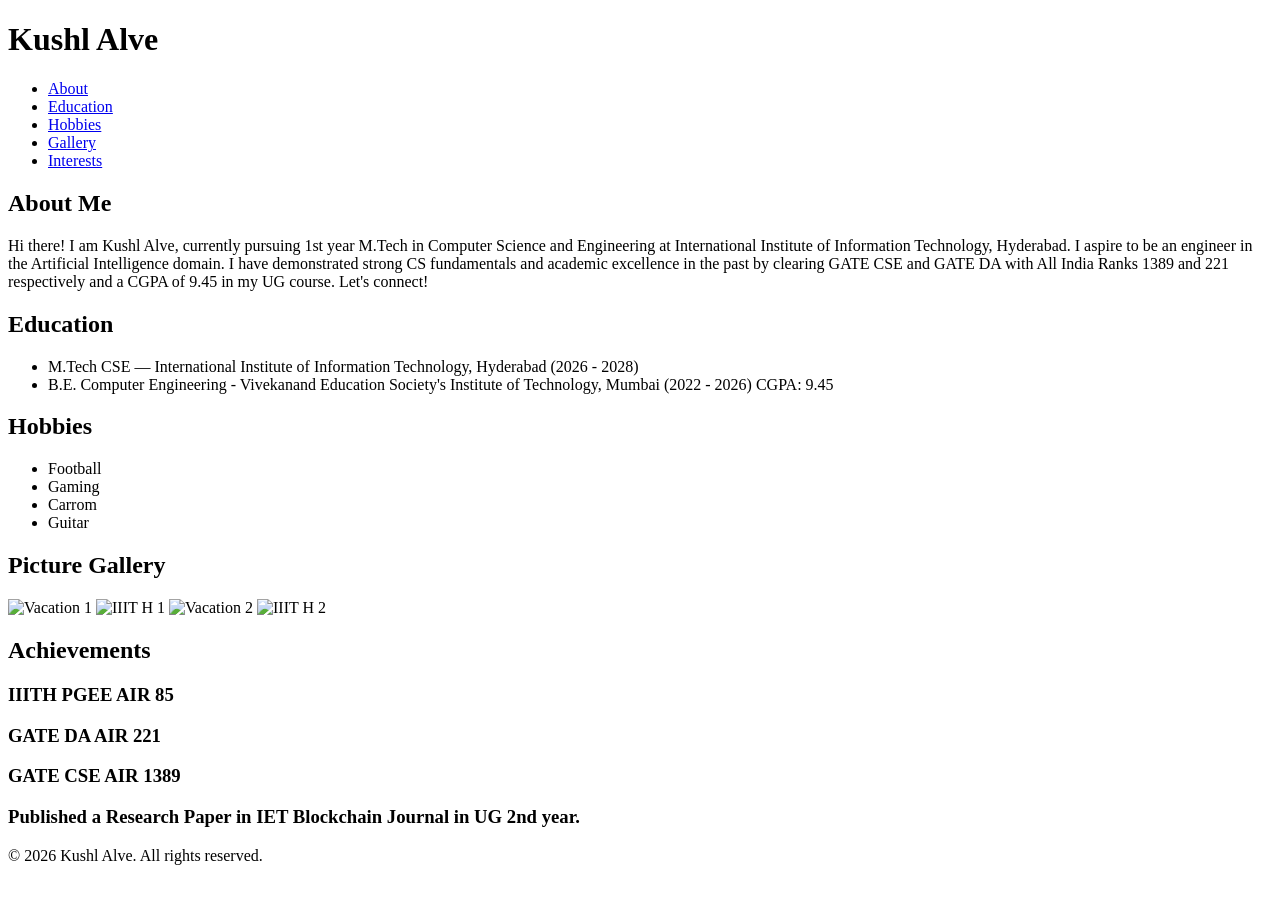
==== index.html @ 01afb917 "Add index.html with basic personal and professional details" ====
<!DOCTYPE html>
<html lang="en">
<head>
    <meta charset="UTF-8">
    <meta name="viewport" content="width=device-width, initial-scale=1.0">
    <title>Kushl Alve - personal page</title>
</head>
<body>
  <!-- Header / Navigation -->
  <header>
    <h1>Kushl Alve</h1>
    <nav>
      <ul>
        <li><a href="#about">About</a></li>
        <li><a href="#education">Education</a></li>
        <li><a href="#hobbies">Hobbies</a></li>
        <li><a href="#gallery">Gallery</a></li>
        <li><a href="#interests">Interests</a></li>
      </ul>
    </nav>
  </header>
 
  <!-- About Section -->
  <section id="about">
    <h2>About Me</h2>
    <p>
      Hi there! I am Kushl Alve, currently pursuing 1st year M.Tech in Computer Science and Engineering at
      International Institute of Information Technology, Hyderabad. I aspire to be an engineer in 
      the Artificial Intelligence domain. I have demonstrated strong CS fundamentals and academic excellence
      in the past by clearing GATE CSE and GATE DA with All India Ranks 1389 and 221 respectively and a CGPA of 9.45 in my UG course. 
      Let's connect!
    </p>
  </section>
 
  <!-- Education Section -->
  <section id="education">
    <h2>Education</h2>
    <ul>
      <li>M.Tech CSE — International Institute of Information Technology, Hyderabad (2026 - 2028)</li>
      <li>B.E. Computer Engineering - Vivekanand Education Society's Institute of Technology, Mumbai (2022 - 2026) CGPA: 9.45</li>
    </ul>
  </section>
 
  <!-- Hobbies Section -->
  <section id="hobbies">
    <h2>Hobbies</h2>
    <ul>
      <li>Football</li>
      <li>Gaming</li>
      <li>Carrom</li>
      <li>Guitar</li>
    </ul>
  </section>
 
  <!-- Picture Gallery Section -->
  <section id="gallery">
    <h2>Picture Gallery</h2>
    <div class="gallery-container">
      <img src="images/1.jpg" alt="Vacation 1">
      <img src="images/2.jpg" alt="IIIT H 1">
      <img src="images/3.jpg" alt="Vacation 2">
      <img src="images/4.jpg" alt="IIIT H 2">
    </div>
  </section>
 
  <!-- Achievements Section -->
  <section id="experience">
    <h2>Achievements</h2>
    <div class="achieve">
      <h3>IIITH PGEE AIR 85</h3>
      <h3>GATE DA AIR 221</h3>
      <h3>GATE CSE AIR 1389</h3>
      <h3>Published a Research Paper in IET Blockchain Journal in UG 2nd year.</h3>
    </div>
  </section>
 
  <!-- Footer -->
  <footer>
    <p>&copy; 2026 Kushl Alve. All rights reserved.</p>
  </footer>
</body>
</html>
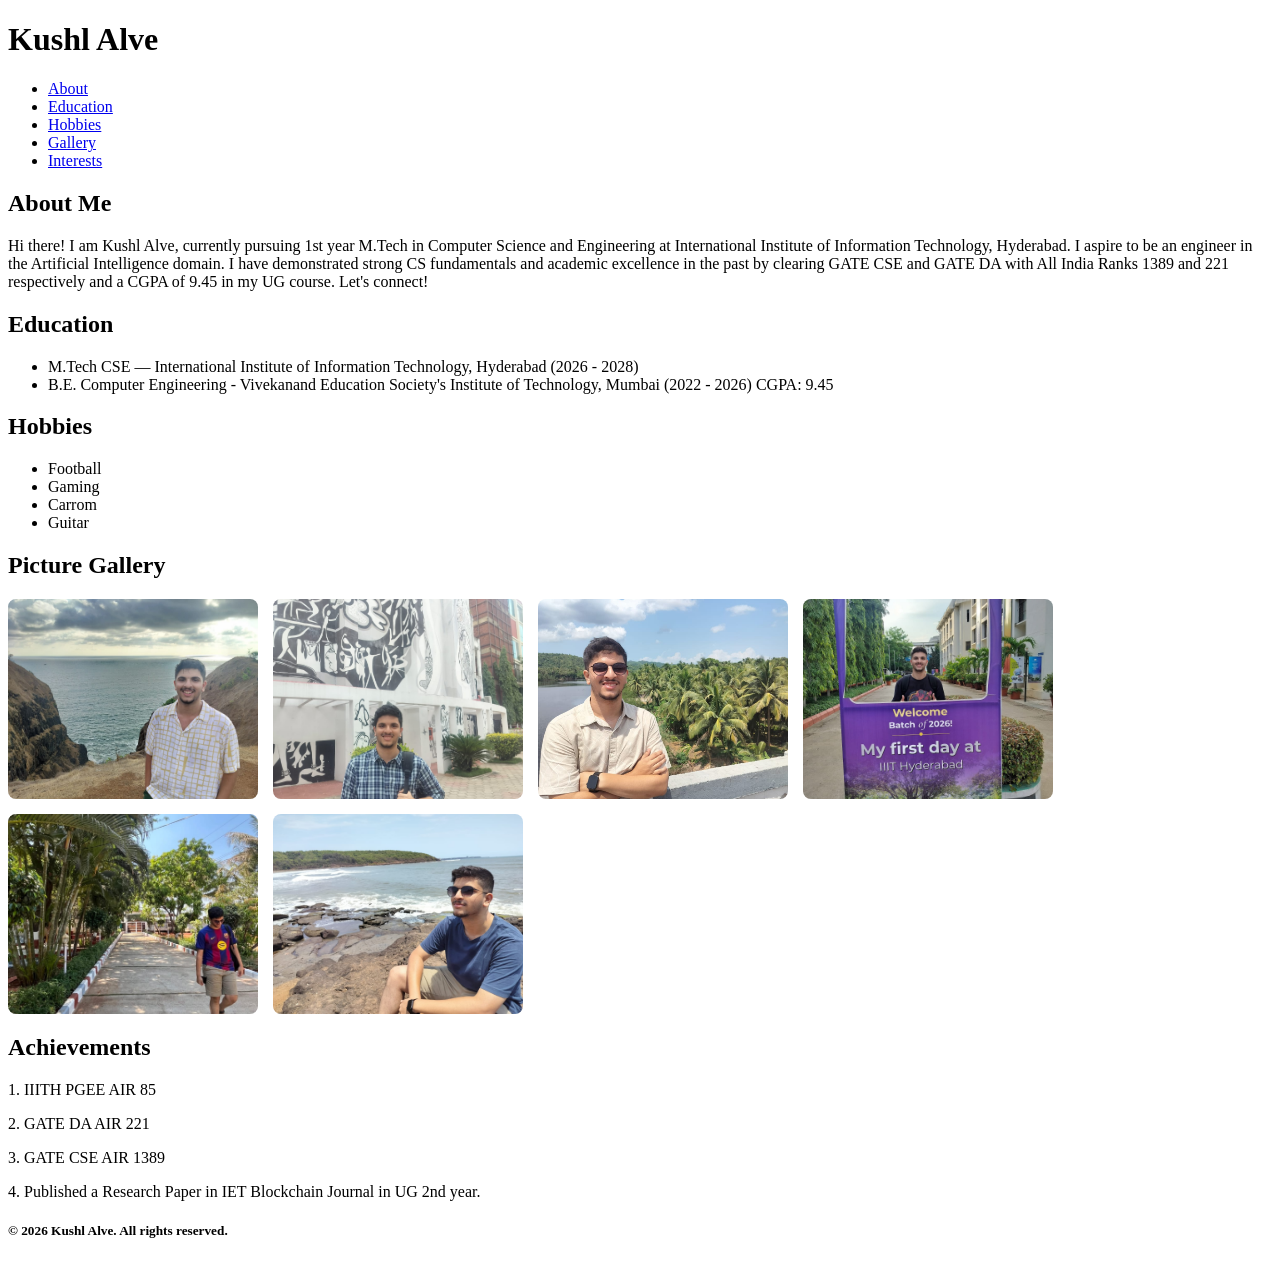
==== commit 6cd8fe55: "Add styling for images in style.css and all 2 more photos" ====
--- a/index.html
+++ b/index.html
@@ -4,6 +4,7 @@
     <meta charset="UTF-8">
     <meta name="viewport" content="width=device-width, initial-scale=1.0">
     <title>Kushl Alve - personal page</title>
+    <link rel="stylesheet" href="./style.css">
 </head>
 <body>
   <!-- Header / Navigation -->
@@ -56,10 +57,12 @@
   <section id="gallery">
     <h2>Picture Gallery</h2>
     <div class="gallery-container">
-      <img src="images/1.jpg" alt="Vacation 1">
-      <img src="images/2.jpg" alt="IIIT H 1">
-      <img src="images/3.jpg" alt="Vacation 2">
-      <img src="images/4.jpg" alt="IIIT H 2">
+      <img src="./images/1.jpeg" alt="Vacation 1">
+      <img src="./images/2.jpeg" alt="IIIT H 1">
+      <img src="./images/3.jpeg" alt="Vacation 2">
+      <img src="./images/4.jpeg" alt="IIIT H 2">
+      <img src="./images/5.jpeg" alt="Holiday 1">
+      <img src="./images/6.jpeg" alt="Holiday 2">
     </div>
   </section>
  
@@ -67,16 +70,16 @@
   <section id="experience">
     <h2>Achievements</h2>
     <div class="achieve">
-      <h3>IIITH PGEE AIR 85</h3>
-      <h3>GATE DA AIR 221</h3>
-      <h3>GATE CSE AIR 1389</h3>
-      <h3>Published a Research Paper in IET Blockchain Journal in UG 2nd year.</h3>
+      <p>1. IIITH PGEE AIR 85</p>
+      <p>2. GATE DA AIR 221</p>
+      <p>3. GATE CSE AIR 1389</p>
+      <p>4. Published a Research Paper in IET Blockchain Journal in UG 2nd year.</p>
     </div>
   </section>
  
   <!-- Footer -->
   <footer>
-    <p>&copy; 2026 Kushl Alve. All rights reserved.</p>
+    <h5>&copy; 2026 Kushl Alve. All rights reserved.</h5>
   </footer>
 </body>
 </html>
--- a/style.css
+++ b/style.css
@@ -0,0 +1,12 @@
+.gallery-container {
+  display: flex;
+  flex-wrap: wrap;
+  gap: 15px;
+}
+
+.gallery-container img {
+  width: 250px;       /* fixed width for consistency */
+  height: 200px;       /* fixed height */
+  object-fit: cover;   /* crops to fill the box without stretching/distorting */
+  border-radius: 8px;  /* optional, softens the edges */
+}
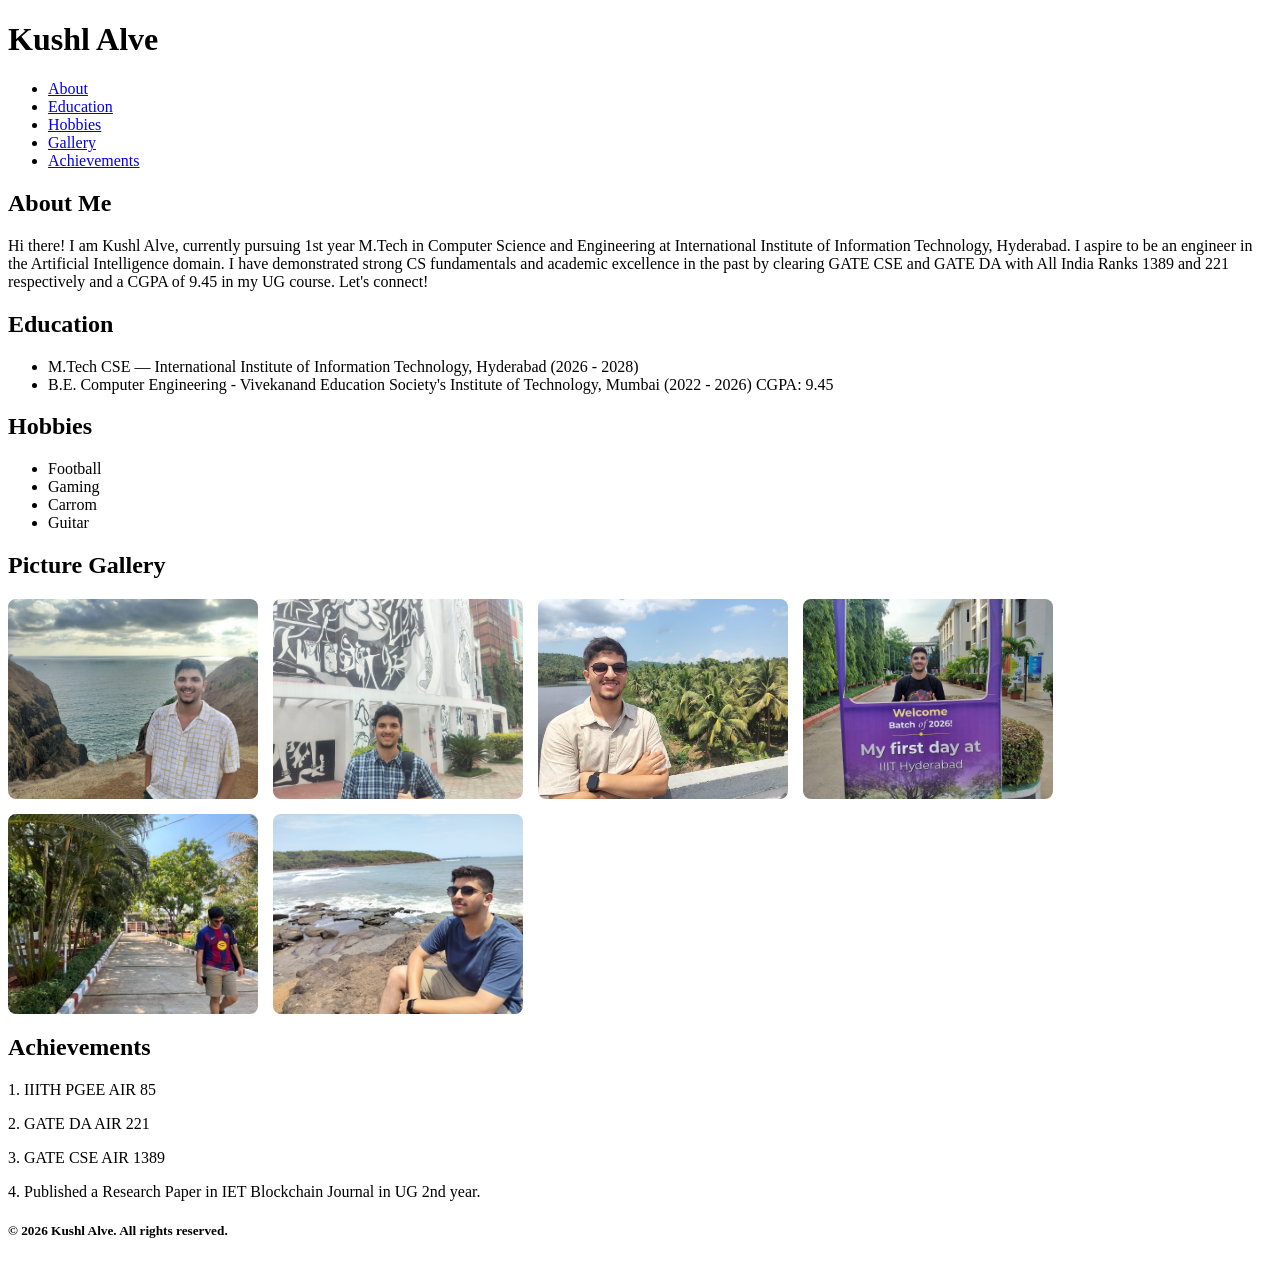
==== commit 0d7c8a4a: "Modify Achievements section link at the top" ====
--- a/index.html
+++ b/index.html
@@ -16,7 +16,7 @@
         <li><a href="#education">Education</a></li>
         <li><a href="#hobbies">Hobbies</a></li>
         <li><a href="#gallery">Gallery</a></li>
-        <li><a href="#interests">Interests</a></li>
+        <li><a href="#achieve">Achievements</a></li>
       </ul>
     </nav>
   </header>
@@ -67,7 +67,7 @@
   </section>
  
   <!-- Achievements Section -->
-  <section id="experience">
+  <section id="achieve">
     <h2>Achievements</h2>
     <div class="achieve">
       <p>1. IIITH PGEE AIR 85</p>
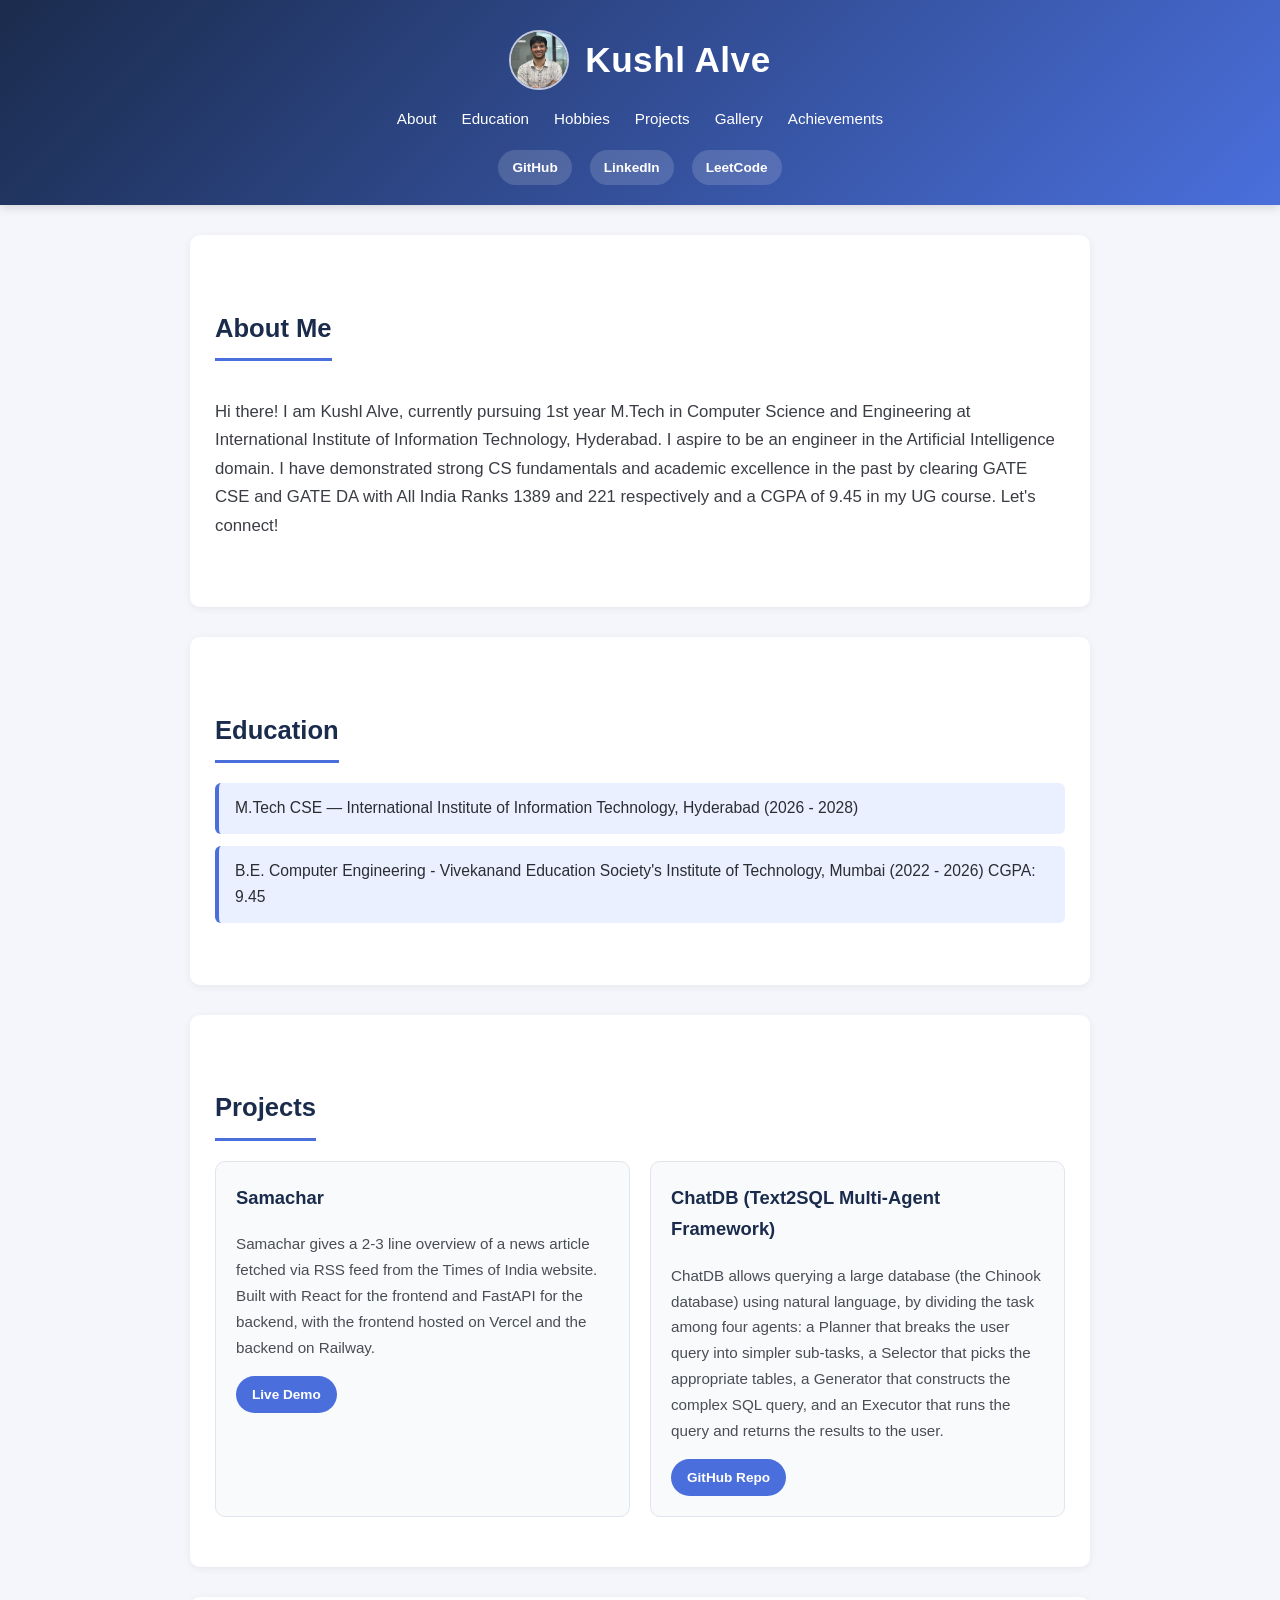
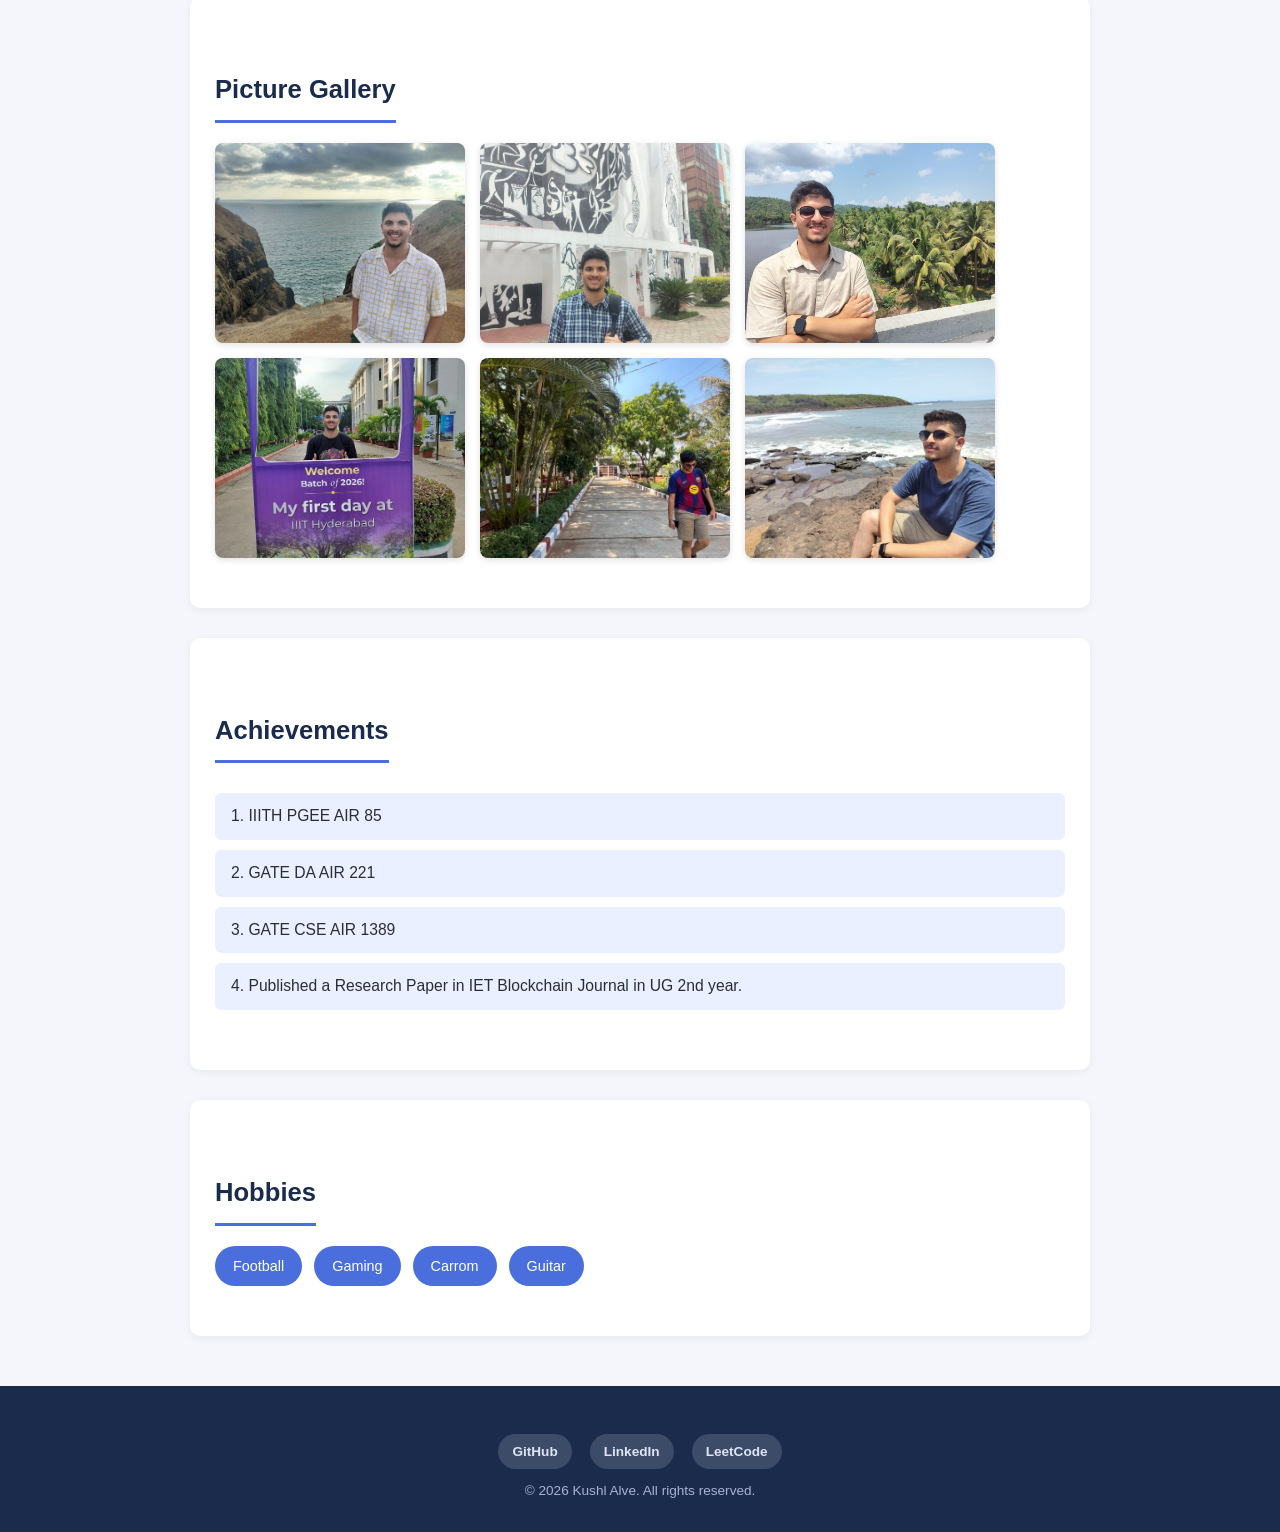
==== commit 89bcaec9: "Beautify profile page and add profile photo and projects section" ====
--- a/index.html
+++ b/index.html
@@ -9,16 +9,25 @@
 <body>
   <!-- Header / Navigation -->
   <header>
-    <h1>Kushl Alve</h1>
+    <div class="header-top">
+      <img src="./images/profile.jpeg" alt="Kushl Alve" class="profile-pic">
+      <h1>Kushl Alve</h1>
+    </div>
     <nav>
       <ul>
         <li><a href="#about">About</a></li>
         <li><a href="#education">Education</a></li>
         <li><a href="#hobbies">Hobbies</a></li>
+        <li><a href="#projects">Projects</a></li>
         <li><a href="#gallery">Gallery</a></li>
         <li><a href="#achieve">Achievements</a></li>
       </ul>
     </nav>
+    <div class="socials">
+      <a href="https://github.com/kushlalve07" target="_blank" rel="noopener noreferrer">GitHub</a>
+      <a href="https://www.linkedin.com/in/kushl-alve/" target="_blank" rel="noopener noreferrer">LinkedIn</a>
+      <a href="https://leetcode.com/u/Moodyspider266/" target="_blank" rel="noopener noreferrer">LeetCode</a>
+    </div>
   </header>
  
   <!-- About Section -->
@@ -41,16 +50,39 @@
       <li>B.E. Computer Engineering - Vivekanand Education Society's Institute of Technology, Mumbai (2022 - 2026) CGPA: 9.45</li>
     </ul>
   </section>
- 
-  <!-- Hobbies Section -->
-  <section id="hobbies">
-    <h2>Hobbies</h2>
-    <ul>
-      <li>Football</li>
-      <li>Gaming</li>
-      <li>Carrom</li>
-      <li>Guitar</li>
-    </ul>
+
+  <!-- Projects Section -->
+  <section id="projects">
+    <h2>Projects</h2>
+    <div class="projects-container">
+
+      <div class="project-card">
+        <h3>Samachar</h3>
+        <p>
+          Samachar gives a 2-3 line overview of a news article fetched via RSS feed
+          from the Times of India website. Built with React for the frontend and
+          FastAPI for the backend, with the frontend hosted on Vercel and the backend on Railway.
+        </p>
+        <div class="project-links">
+          <a href="https://news-app-frontend-jet-ten.vercel.app/" target="_blank" rel="noopener noreferrer">Live Demo</a>
+        </div>
+      </div>
+
+      <div class="project-card">
+        <h3>ChatDB (Text2SQL Multi-Agent Framework)</h3>
+        <p>
+          ChatDB allows querying a large database (the Chinook database) using natural
+          language, by dividing the task among four agents: a Planner that breaks the
+          user query into simpler sub-tasks, a Selector that picks the appropriate
+          tables, a Generator that constructs the complex SQL query, and an Executor
+          that runs the query and returns the results to the user.
+        </p>
+        <div class="project-links">
+          <a href="https://github.com/kushlalve07/Text2SQL_Multi_Agent_Framework" target="_blank" rel="noopener noreferrer">GitHub Repo</a>
+        </div>
+      </div>
+
+    </div>
   </section>
  
   <!-- Picture Gallery Section -->
@@ -76,9 +108,25 @@
       <p>4. Published a Research Paper in IET Blockchain Journal in UG 2nd year.</p>
     </div>
   </section>
+
+  <!-- Hobbies Section -->
+  <section id="hobbies">
+    <h2>Hobbies</h2>
+    <ul>
+      <li>Football</li>
+      <li>Gaming</li>
+      <li>Carrom</li>
+      <li>Guitar</li>
+    </ul>
+  </section>
  
   <!-- Footer -->
   <footer>
+    <div class="socials">
+      <a href="https://github.com/kushlalve07" target="_blank" rel="noopener noreferrer">GitHub</a>
+      <a href="https://www.linkedin.com/in/kushl-alve/" target="_blank" rel="noopener noreferrer">LinkedIn</a>
+      <a href="https://leetcode.com/u/Moodyspider266/" target="_blank" rel="noopener noreferrer">LeetCode</a>
+    </div>
     <h5>&copy; 2026 Kushl Alve. All rights reserved.</h5>
   </footer>
 </body>
--- a/style.css
+++ b/style.css
@@ -1,3 +1,212 @@
+* {
+  box-sizing: border-box;
+}
+
+html {
+  scroll-behavior: smooth;
+}
+
+body {
+  margin: 0;
+  font-family: 'Segoe UI', Roboto, Helvetica, Arial, sans-serif;
+  line-height: 1.7;
+  color: #2b2d33;
+  background-color: #f4f6fb;
+}
+
+section {
+  max-width: 900px;
+  margin: 0 auto;
+  padding: 50px 25px;
+  scroll-margin-top: 140px;
+}
+
+h2 {
+  font-size: 1.6rem;
+  color: #1a2b4c;
+  margin-bottom: 20px;
+  padding-bottom: 8px;
+  border-bottom: 3px solid #4a6fdc;
+  display: inline-block;
+}
+
+header {
+  background: linear-gradient(135deg, #1a2b4c, #4a6fdc);
+  color: #ffffff;
+  padding: 30px 25px 20px;
+  text-align: center;
+  position: sticky;
+  top: 0;
+  z-index: 10;
+  box-shadow: 0 2px 10px rgba(0, 0, 0, 0.15);
+}
+
+.header-top {
+  display: flex;
+  align-items: center;
+  justify-content: center;
+  gap: 16px;
+  margin-bottom: 15px;
+}
+
+.profile-pic {
+  width: 60px;
+  height: 60px;
+  max-width: 60px;
+  max-height: 60px;
+  border-radius: 50%;
+  object-fit: cover;
+  object-position: center;
+  border: 2px solid rgba(255, 255, 255, 0.7);
+  flex-shrink: 0;
+  display: block;
+}
+
+header h1 {
+  margin: 0;
+  font-size: 2.2rem;
+  letter-spacing: 0.5px;
+}
+
+nav ul {
+  list-style: none;
+  display: flex;
+  flex-wrap: wrap;
+  justify-content: center;
+  gap: 10px 25px;
+  margin: 0;
+  padding: 0;
+}
+
+nav a {
+  color: #ffffff;
+  text-decoration: none;
+  font-weight: 500;
+  font-size: 0.95rem;
+  padding-bottom: 3px;
+  border-bottom: 2px solid transparent;
+  transition: border-color 0.2s ease, opacity 0.2s ease;
+}
+
+nav a:hover {
+  border-bottom: 2px solid #ffffff;
+}
+
+.socials {
+  margin-top: 18px;
+  display: flex;
+  justify-content: center;
+  gap: 18px;
+}
+
+.socials a {
+  color: #ffffff;
+  text-decoration: none;
+  font-size: 0.85rem;
+  font-weight: 600;
+  background-color: rgba(255, 255, 255, 0.15);
+  padding: 6px 14px;
+  border-radius: 20px;
+  transition: background-color 0.2s ease, transform 0.2s ease;
+}
+
+.socials a:hover {
+  background-color: rgba(255, 255, 255, 0.3);
+  transform: translateY(-2px);
+}
+
+#about, #education, #hobbies, #projects, #gallery, #achieve {
+  background-color: #ffffff;
+  border-radius: 10px;
+  margin-top: 30px;
+  box-shadow: 0 2px 8px rgba(0, 0, 0, 0.06);
+}
+
+#about p {
+  font-size: 1.05rem;
+  color: #3b3d45;
+}
+
+#education ul, #hobbies ul {
+  list-style: none;
+  padding: 0;
+  margin: 0;
+}
+
+#education li {
+  background-color: #eaf0ff;
+  border-left: 4px solid #4a6fdc;
+  padding: 12px 16px;
+  margin-bottom: 12px;
+  border-radius: 6px;
+  font-size: 0.98rem;
+}
+
+#hobbies ul {
+  display: flex;
+  flex-wrap: wrap;
+  gap: 12px;
+}
+
+#hobbies li {
+  background-color: #4a6fdc;
+  color: #ffffff;
+  padding: 8px 18px;
+  border-radius: 20px;
+  font-size: 0.9rem;
+  font-weight: 500;
+}
+
+.projects-container {
+  display: grid;
+  grid-template-columns: repeat(auto-fit, minmax(280px, 1fr));
+  gap: 20px;
+}
+
+.project-card {
+  background-color: #f9fafc;
+  border: 1px solid #e2e5ec;
+  border-radius: 10px;
+  padding: 20px;
+  transition: transform 0.2s ease, box-shadow 0.2s ease;
+}
+
+.project-card:hover {
+  transform: translateY(-4px);
+  box-shadow: 0 6px 16px rgba(0, 0, 0, 0.1);
+}
+
+.project-card h3 {
+  margin-top: 0;
+  color: #1a2b4c;
+  font-size: 1.15rem;
+}
+
+.project-card p {
+  font-size: 0.95rem;
+  color: #4a4d55;
+}
+
+.project-links {
+  margin-top: 12px;
+}
+
+.project-links a {
+  display: inline-block;
+  background-color: #4a6fdc;
+  color: #ffffff;
+  text-decoration: none;
+  font-size: 0.85rem;
+  font-weight: 600;
+  padding: 7px 16px;
+  border-radius: 20px;
+  transition: background-color 0.2s ease;
+}
+
+.project-links a:hover {
+  background-color: #1a2b4c;
+}
+
 .gallery-container {
   display: flex;
   flex-wrap: wrap;
@@ -5,8 +214,58 @@
 }
 
 .gallery-container img {
-  width: 250px;       /* fixed width for consistency */
-  height: 200px;       /* fixed height */
-  object-fit: cover;   /* crops to fill the box without stretching/distorting */
-  border-radius: 8px;  /* optional, softens the edges */
+  width: 250px;
+  height: 200px;
+  object-fit: cover;
+  border-radius: 8px;
+  box-shadow: 0 2px 6px rgba(0, 0, 0, 0.12);
+  transition: transform 0.2s ease;
+}
+
+.gallery-container img:hover {
+  transform: scale(1.03);
+}
+
+.achieve p {
+  background-color: #eaf0ff;
+  padding: 10px 16px;
+  border-radius: 6px;
+  margin: 10px 0;
+  font-size: 0.98rem;
+}
+
+footer {
+  background-color: #1a2b4c;
+  color: #dfe4f5;
+  text-align: center;
+  padding: 30px 20px;
+  margin-top: 50px;
+}
+
+footer .socials a {
+  color: #dfe4f5;
+}
+
+footer h5 {
+  margin: 10px 0 0;
+  font-weight: 400;
+  font-size: 0.85rem;
+  color: #a9b3d1;
+}
+
+@media (max-width: 600px) {
+  header h1 {
+    font-size: 1.7rem;
+  }
+  nav ul {
+    gap: 8px 15px;
+  }
+  section {
+    padding: 35px 15px;
+  }
+  .gallery-container img {
+    width: 100%;
+    max-width: 300px;
+    height: 220px;
+  }
 }
